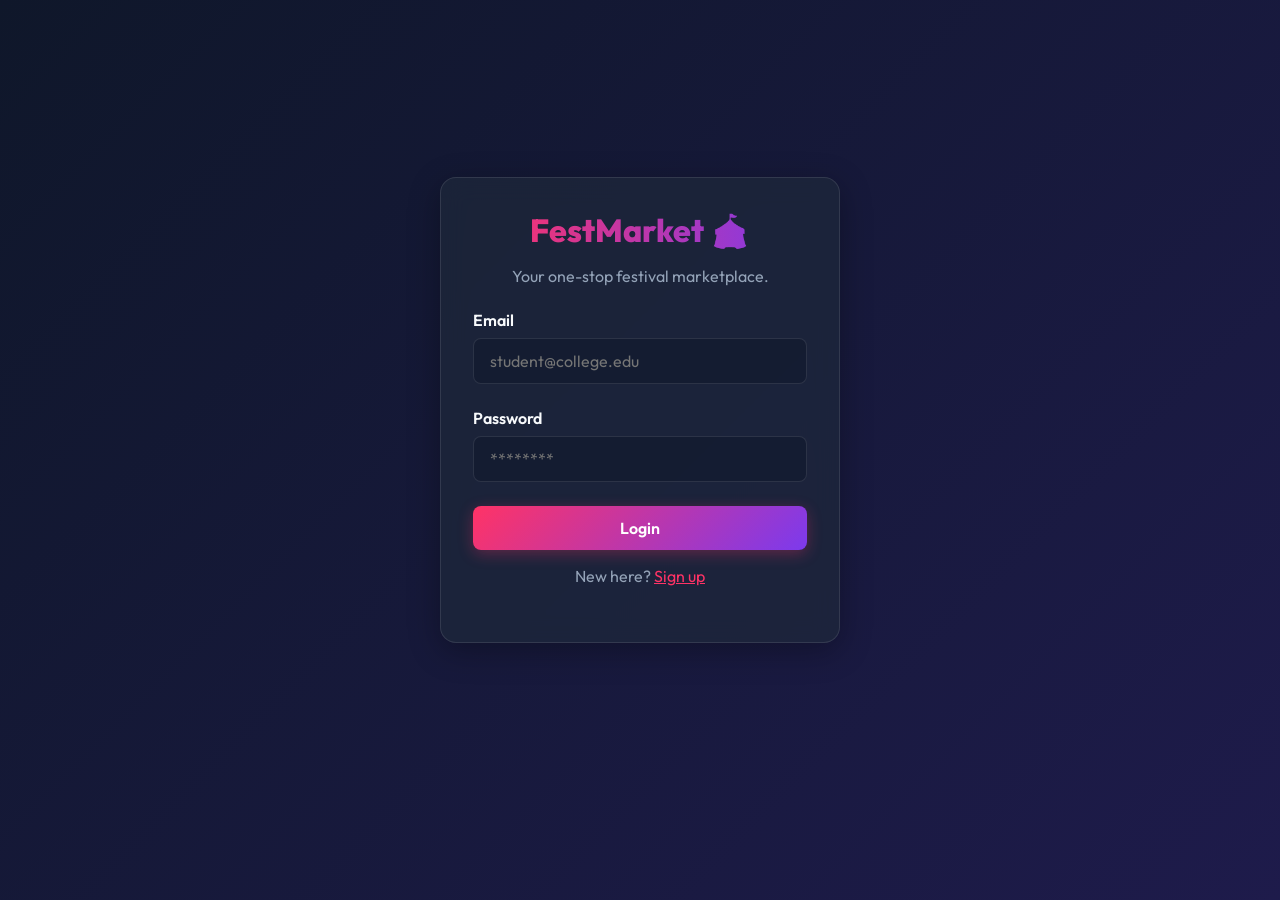
==== frontend/index.html @ 4376a6e0 "Add files via upload FRONTEND" ====
<!DOCTYPE html>
<html lang="en">
<head>
    <meta charset="UTF-8">
    <meta name="viewport" content="width=device-width, initial-scale=1.0">
    <title>FestMarket - Login</title>
    <link rel="stylesheet" href="css/style.css">
</head>
<body>
    <div class="center-wrapper">
        <div class="glass-panel auth-box">
            <h2>FestMarket 🎪</h2>
            <p>Your one-stop festival marketplace.</p>
            
            <div id="login-form">
                <div class="form-group">
                    <label>Email</label>
                    <input type="email" id="login-email" placeholder="student@college.edu">
                </div>
                <div class="form-group">
                    <label>Password</label>
                    <input type="password" id="login-password" placeholder="********">
                </div>
                <button class="btn btn-primary" onclick="handleLogin()">Login</button>
                <div class="mt-2">
                    <p>New here? <a href="#" style="color:var(--primary)" onclick="toggleAuth()">Sign up</a></p>
                </div>
            </div>

            <div id="signup-form" class="hidden">
                <div class="form-group">
                    <label>Email</label>
                    <input type="email" id="signup-email" placeholder="student@college.edu">
                </div>
                <div class="form-group">
                    <label>Password</label>
                    <input type="password" id="signup-password" placeholder="********">
                </div>
                <div class="form-group">
                    <label>I am a...</label>
                    <select id="signup-role">
                        <option value="customer">Customer (Buy vibes)</option>
                        <option value="seller">Seller (Sell vibes)</option>
                    </select>
                </div>
                <button class="btn btn-primary" onclick="handleSignup()">Sign Up</button>
                <div class="mt-2">
                    <p>Already have an account? <a href="#" style="color:var(--primary)" onclick="toggleAuth()">Login</a></p>
                </div>
            </div>
        </div>
    </div>
    
    <script src="js/api.js"></script>
    <script src="js/auth.js"></script>
</body>
</html>
---- frontend/css/style.css ----
@import url('https://fonts.googleapis.com/css2?family=Outfit:wght@300;400;600;800&display=swap');

:root {
    --primary: #FF3366;
    --secondary: #7C3AED;
    --bg-dark: #0F172A;
    --card-bg: rgba(30, 41, 59, 0.7);
    --text-light: #F8FAFC;
    --text-muted: #94A3B8;
    --glass-border: rgba(255, 255, 255, 0.1);
    --success: #10B981;
    --danger: #EF4444;
}

* {
    margin: 0;
    padding: 0;
    box-sizing: border-box;
    font-family: 'Outfit', sans-serif;
}

body {
    background: linear-gradient(135deg, #0F172A 0%, #1E1B4B 100%);
    color: var(--text-light);
    min-height: 100vh;
    display: flex;
    flex-direction: column;
}

/* Glassmorphism Classes */
.glass-panel {
    background: var(--card-bg);
    backdrop-filter: blur(12px);
    -webkit-backdrop-filter: blur(12px);
    border: 1px solid var(--glass-border);
    border-radius: 16px;
    padding: 2rem;
    box-shadow: 0 8px 32px rgba(0, 0, 0, 0.3);
}

/* Typography */
h1, h2, h3 {
    font-weight: 800;
    margin-bottom: 1rem;
    background: linear-gradient(to right, var(--primary), var(--secondary));
    -webkit-background-clip: text;
    -webkit-text-fill-color: transparent;
}

h2 { font-size: 2rem; }

p {
    color: var(--text-muted);
    font-size: 1rem;
    margin-bottom: 1.5rem;
}

/* Forms & Inputs */
.form-group {
    margin-bottom: 1.5rem;
    text-align: left;
}

.form-group label {
    display: block;
    margin-bottom: 0.5rem;
    font-weight: 600;
    color: var(--text-light);
}

input, select {
    width: 100%;
    padding: 0.75rem 1rem;
    background: rgba(15, 23, 42, 0.5);
    border: 1px solid var(--glass-border);
    border-radius: 8px;
    color: var(--text-light);
    font-family: inherit;
    font-size: 1rem;
    transition: all 0.3s ease;
}

input:focus, select:focus {
    outline: none;
    border-color: var(--primary);
    box-shadow: 0 0 0 3px rgba(255, 51, 102, 0.2);
}

input[type="file"] {
    padding: 0.5rem;
    background: transparent;
}

/* Buttons */
.btn {
    display: inline-block;
    width: 100%;
    padding: 0.75rem 1.5rem;
    border: none;
    border-radius: 8px;
    font-size: 1rem;
    font-weight: 600;
    cursor: pointer;
    transition: all 0.3s ease;
    text-align: center;
}

.btn-primary {
    background: linear-gradient(135deg, var(--primary), var(--secondary));
    color: white;
    box-shadow: 0 4px 15px rgba(255, 51, 102, 0.3);
}

.btn-primary:hover {
    transform: translateY(-2px);
    box-shadow: 0 6px 20px rgba(255, 51, 102, 0.4);
}

.btn-outline {
    background: transparent;
    border: 1px solid var(--primary);
    color: var(--primary);
}

.btn-outline:hover {
    background: rgba(255, 51, 102, 0.1);
}

.btn-small {
    padding: 0.5rem 1rem;
    font-size: 0.85rem;
    width: auto;
}

/* Navbar */
.navbar {
    display: flex;
    justify-content: space-between;
    align-items: center;
    padding: 1rem 5%;
    background: rgba(15, 23, 42, 0.8);
    backdrop-filter: blur(10px);
    border-bottom: 1px solid var(--glass-border);
}

.nav-brand {
    font-size: 1.5rem;
    font-weight: 800;
    color: var(--text-light);
    text-decoration: none;
}

/* Layouts */
.container {
    max-width: 1200px;
    margin: 0 auto;
    padding: 2rem 5%;
    flex: 1;
}

.center-wrapper {
    display: flex;
    justify-content: center;
    align-items: center;
    min-height: calc(100vh - 80px); /* subtract nav */
}

.auth-box {
    width: 100%;
    max-width: 400px;
    text-align: center;
}

/* Product & Order Grid */
.grid {
    display: grid;
    grid-template-columns: repeat(auto-fill, minmax(280px, 1fr));
    gap: 2rem;
    margin-top: 2rem;
}

.card {
    transition: transform 0.3s ease;
    overflow: hidden;
    display: flex;
    flex-direction: column;
}

.card:hover {
    transform: translateY(-5px);
}

.card-img {
    width: 100%;
    height: 200px;
    object-fit: cover;
    border-radius: 8px;
    margin-bottom: 1rem;
    background: rgba(0,0,0,0.5);
}

.badge {
    padding: 0.25rem 0.75rem;
    border-radius: 20px;
    font-size: 0.8rem;
    font-weight: 600;
    display: inline-block;
    margin-bottom: 0.5rem;
}
.badge-pending { background: rgba(245, 158, 11, 0.2); color: #FCD34D; }
.badge-uploaded { background: rgba(99, 102, 241, 0.2); color: #818CF8; }
.badge-verified { background: rgba(16, 185, 129, 0.2); color: #6EE7B7; }
.badge-delivered { background: rgba(59, 130, 246, 0.2); color: #93C5FD; }

/* Utilities */
.hidden { display: none !important; }
.text-center { text-align: center; }
.mt-2 { margin-top: 1rem; }
.mt-4 { margin-top: 2rem; }
.d-flex { display: flex; gap: 1rem; }
.justify-between { justify-content: space-between; }
.price { font-size: 1.25rem; font-weight: 800; color: var(--success); margin: 0.5rem 0; }
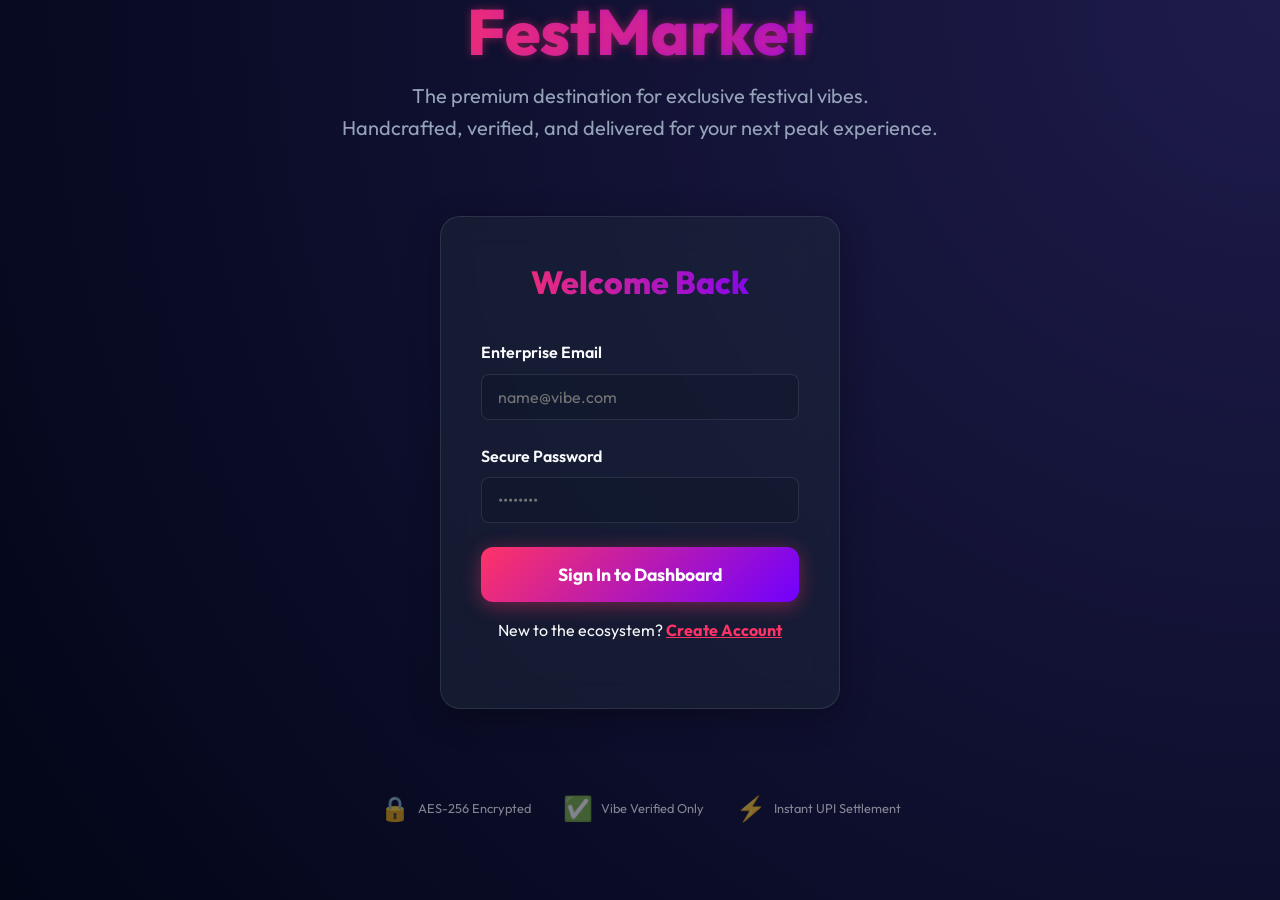
==== commit e2721522: "V5: Premium UI/UX Transformation - High-Conversion Marketplace Overhaul" ====
--- a/frontend/index.html
+++ b/frontend/index.html
@@ -7,46 +7,68 @@
     <link rel="stylesheet" href="css/style.css">
 </head>
 <body>
-    <div class="center-wrapper">
-        <div class="glass-panel auth-box">
-            <h2>FestMarket 🎪</h2>
-            <p>Your one-stop festival marketplace.</p>
-            
+    <div class="center-wrapper" style="flex-direction: column; gap: 3rem;">
+        <div style="text-align: center; max-width: 600px;">
+            <h1 style="font-size: 4rem; margin-bottom: 1rem; line-height: 1;" class="neon-text-primary">FestMarket</h1>
+            <p style="font-size: 1.25rem; color: var(--text-muted); line-height: 1.6;">
+                The premium destination for exclusive festival vibes. <br>
+                Handcrafted, verified, and delivered for your next peak experience.
+            </p>
+        </div>
+
+        <div class="glass-panel auth-box" style="padding: 2.5rem; width: 450px;">
             <div id="login-form">
+                <h2 style="margin-bottom: 2rem;">Welcome Back</h2>
                 <div class="form-group">
-                    <label>Email</label>
-                    <input type="email" id="login-email" placeholder="student@college.edu">
+                    <label>Enterprise Email</label>
+                    <input type="email" id="login-email" placeholder="name@vibe.com">
                 </div>
                 <div class="form-group">
-                    <label>Password</label>
-                    <input type="password" id="login-password" placeholder="********">
+                    <label>Secure Password</label>
+                    <input type="password" id="login-password" placeholder="••••••••">
                 </div>
-                <button class="btn btn-primary" onclick="handleLogin()">Login</button>
-                <div class="mt-2">
-                    <p>New here? <a href="#" style="color:var(--primary)" onclick="toggleAuth()">Sign up</a></p>
+                <button class="btn btn-primary" style="width: 100%; justify-content: center; padding: 1rem; font-size: 1.1rem;" onclick="handleLogin()">Sign In to Dashboard</button>
+                <div class="mt-2" style="text-align: center;">
+                    <p style="color:var(--text-dim);">New to the ecosystem? <a href="#" style="color:var(--primary); font-weight: 700;" onclick="toggleAuth()">Create Account</a></p>
                 </div>
             </div>
 
             <div id="signup-form" class="hidden">
+                <h2 style="margin-bottom: 2rem;">Join the Network</h2>
                 <div class="form-group">
-                    <label>Email</label>
-                    <input type="email" id="signup-email" placeholder="student@college.edu">
+                    <label>Enterprise Email</label>
+                    <input type="email" id="signup-email" placeholder="name@vibe.com">
                 </div>
                 <div class="form-group">
-                    <label>Password</label>
-                    <input type="password" id="signup-password" placeholder="********">
+                    <label>Secure Password</label>
+                    <input type="password" id="signup-password" placeholder="••••••••">
                 </div>
                 <div class="form-group">
-                    <label>I am a...</label>
-                    <select id="signup-role">
-                        <option value="customer">Customer (Buy vibes)</option>
-                        <option value="seller">Seller (Sell vibes)</option>
+                    <label>Select Identity</label>
+                    <select id="signup-role" style="padding: 1rem;">
+                        <option value="customer">Vibe Customer (Buyer)</option>
+                        <option value="seller">Vibe Curator (Seller)</option>
                     </select>
                 </div>
-                <button class="btn btn-primary" onclick="handleSignup()">Sign Up</button>
-                <div class="mt-2">
-                    <p>Already have an account? <a href="#" style="color:var(--primary)" onclick="toggleAuth()">Login</a></p>
+                <button class="btn btn-primary" style="width: 100%; justify-content: center; padding: 1rem; font-size: 1.1rem;" onclick="handleSignup()">Apply for Access</button>
+                <div class="mt-2" style="text-align: center;">
+                    <p style="color:var(--text-dim);">Part of the network already? <a href="#" style="color:var(--primary); font-weight: 700;" onclick="toggleAuth()">Sign In</a></p>
                 </div>
+            </div>
+        </div>
+
+        <div class="d-flex" style="gap: 2rem; opacity: 0.5; margin-top: 2rem;">
+            <div class="d-flex" style="gap: 0.5rem; align-items: center;">
+                <span style="font-size: 1.5rem;">🔒</span>
+                <span style="font-size: 0.8rem;">AES-256 Encrypted</span>
+            </div>
+            <div class="d-flex" style="gap: 0.5rem; align-items: center;">
+                <span style="font-size: 1.5rem;">✅</span>
+                <span style="font-size: 0.8rem;">Vibe Verified Only</span>
+            </div>
+            <div class="d-flex" style="gap: 0.5rem; align-items: center;">
+                <span style="font-size: 1.5rem;">⚡</span>
+                <span style="font-size: 0.8rem;">Instant UPI Settlement</span>
             </div>
         </div>
     </div>
--- a/frontend/css/style.css
+++ b/frontend/css/style.css
@@ -1,27 +1,34 @@
 @import url('https://fonts.googleapis.com/css2?family=Outfit:wght@300;400;600;800&display=swap');
 
 :root {
-    --primary: #FF3366;
-    --secondary: #7C3AED;
-    --bg-dark: #0F172A;
-    --card-bg: rgba(30, 41, 59, 0.7);
-    --text-light: #F8FAFC;
-    --text-muted: #94A3B8;
+    --primary: #ff3366;
+    --primary-glow: rgba(255, 51, 102, 0.4);
+    --secondary: #7000ff;
+    --secondary-glow: rgba(112, 0, 255, 0.3);
+    --accent-blue: #00d2ff;
+    --accent-green: #00ff88;
+    --bg-dark: #0f172a;
+    --bg-darker: #020617;
+    --card-bg: rgba(30, 41, 59, 0.5);
     --glass-border: rgba(255, 255, 255, 0.1);
-    --success: #10B981;
-    --danger: #EF4444;
+    --text-main: #f8fafc;
+    --text-muted: #94a3b8;
+    --success: #10b981;
+    --warning: #f59e0b;
+    --danger: #ef4444;
 }
 
 * {
     margin: 0;
     padding: 0;
     box-sizing: border-box;
-    font-family: 'Outfit', sans-serif;
+    font-family: 'Outfit', 'Inter', -apple-system, sans-serif;
 }
 
 body {
-    background: linear-gradient(135deg, #0F172A 0%, #1E1B4B 100%);
-    color: var(--text-light);
+    background: radial-gradient(circle at top right, #1e1b4b, var(--bg-darker));
+    color: var(--text-main);
+    line-height: 1.6;
     min-height: 100vh;
     display: flex;
     flex-direction: column;
@@ -30,13 +37,21 @@
 /* Glassmorphism Classes */
 .glass-panel {
     background: var(--card-bg);
-    backdrop-filter: blur(12px);
-    -webkit-backdrop-filter: blur(12px);
+    backdrop-filter: blur(16px);
+    -webkit-backdrop-filter: blur(16px);
     border: 1px solid var(--glass-border);
-    border-radius: 16px;
+    border-radius: 20px;
     padding: 2rem;
-    box-shadow: 0 8px 32px rgba(0, 0, 0, 0.3);
-}
+    box-shadow: 0 8px 32px 0 rgba(0, 0, 0, 0.3);
+}
+
+.neon-border {
+    border: 1px solid var(--primary);
+    box-shadow: 0 0 15px var(--primary-glow);
+}
+
+.neon-text-primary { color: var(--primary); text-shadow: 0 0 10px var(--primary-glow); }
+.neon-text-secondary { color: var(--secondary); text-shadow: 0 0 10px var(--secondary-glow); }
 
 /* Typography */
 h1, h2, h3 {
@@ -65,7 +80,7 @@
     display: block;
     margin-bottom: 0.5rem;
     font-weight: 600;
-    color: var(--text-light);
+    color: var(--text-main);
 }
 
 input, select {
@@ -74,7 +89,7 @@
     background: rgba(15, 23, 42, 0.5);
     border: 1px solid var(--glass-border);
     border-radius: 8px;
-    color: var(--text-light);
+    color: var(--text-main);
     font-family: inherit;
     font-size: 1rem;
     transition: all 0.3s ease;
@@ -93,28 +108,32 @@
 
 /* Buttons */
 .btn {
-    display: inline-block;
-    width: 100%;
     padding: 0.75rem 1.5rem;
+    border-radius: 12px;
     border: none;
-    border-radius: 8px;
-    font-size: 1rem;
-    font-weight: 600;
     cursor: pointer;
-    transition: all 0.3s ease;
+    font-weight: 700;
+    transition: all 0.3s cubic-bezier(0.4, 0, 0.2, 1);
+    display: inline-flex;
+    align-items: center;
+    gap: 0.5rem;
+    position: relative;
+    overflow: hidden;
     text-align: center;
 }
 
 .btn-primary {
     background: linear-gradient(135deg, var(--primary), var(--secondary));
     color: white;
-    box-shadow: 0 4px 15px rgba(255, 51, 102, 0.3);
+    box-shadow: 0 4px 20px var(--primary-glow);
 }
 
 .btn-primary:hover {
-    transform: translateY(-2px);
-    box-shadow: 0 6px 20px rgba(255, 51, 102, 0.4);
-}
+    transform: translateY(-2px) scale(1.02);
+    box-shadow: 0 8px 30px var(--primary-glow);
+}
+
+.btn-primary:active { transform: translateY(0); }
 
 .btn-outline {
     background: transparent;
@@ -132,6 +151,35 @@
     width: auto;
 }
 
+/* Seller Badge trust signals */
+.seller-badge {
+    display: flex;
+    align-items: center;
+    gap: 0.5rem;
+    padding: 0.25rem 0.5rem;
+    background: rgba(255, 255, 255, 0.05);
+    border-radius: 50px;
+    font-size: 0.8rem;
+}
+
+.avatar {
+    width: 24px;
+    height: 24px;
+    border-radius: 50%;
+    background: linear-gradient(45deg, var(--accent-blue), var(--secondary));
+    display: flex;
+    justify-content: center;
+    align-items: center;
+    font-size: 0.6rem;
+    font-weight: bold;
+    color: white;
+}
+
+.badge-verified {
+    color: var(--accent-blue);
+    font-size: 0.7rem;
+}
+
 /* Navbar */
 .navbar {
     display: flex;
@@ -146,7 +194,7 @@
 .nav-brand {
     font-size: 1.5rem;
     font-weight: 800;
-    color: var(--text-light);
+    color: var(--text-main);
     text-decoration: none;
 }
 
@@ -180,23 +228,30 @@
 }
 
 .card {
-    transition: transform 0.3s ease;
+    transition: all 0.4s cubic-bezier(0.175, 0.885, 0.32, 1.275);
+    cursor: pointer;
     overflow: hidden;
-    display: flex;
     flex-direction: column;
 }
 
 .card:hover {
-    transform: translateY(-5px);
+    transform: translateY(-10px) scale(1.02);
+    border-color: var(--primary);
+    box-shadow: 0 20px 40px rgba(0, 0, 0, 0.4), 0 0 20px var(--primary-glow);
 }
 
 .card-img {
     width: 100%;
     height: 200px;
     object-fit: cover;
-    border-radius: 8px;
+    border-radius: 12px;
     margin-bottom: 1rem;
     background: rgba(0,0,0,0.5);
+    transition: transform 0.5s ease;
+}
+
+.card:hover .card-img {
+    transform: scale(1.1);
 }
 
 .badge {
@@ -220,3 +275,254 @@
 .d-flex { display: flex; gap: 1rem; }
 .justify-between { justify-content: space-between; }
 .price { font-size: 1.25rem; font-weight: 800; color: var(--success); margin: 0.5rem 0; }
+
+.section-title {
+    font-size: 1.75rem;
+    margin-bottom: 2rem;
+    position: relative;
+    padding-left: 1rem;
+    border-left: 4px solid var(--primary);
+    -webkit-text-fill-color: var(--text-light); /* Override gradient for titles if needed */
+    background: none;
+}
+
+.card-img {
+    transition: transform 0.5s cubic-bezier(0.4, 0, 0.2, 1);
+}
+
+.card:hover .card-img {
+    transform: scale(1.05);
+}
+
+.btn-danger {
+    background: var(--danger);
+    color: white;
+}
+
+.btn-danger:hover {
+    background: #dc2626;
+    box-shadow: 0 4px 12px rgba(239, 68, 68, 0.4);
+}
+
+/* Search Bar Specifics */
+input#product-search {
+    background: rgba(255, 255, 255, 0.05);
+    border: 1px solid var(--glass-border);
+    padding-left: 2.5rem;
+    background-image: url("data:image/svg+xml,%3Csvg xmlns='http://www.w3.org/2000/svg' width='16' height='16' fill='white' class='bi bi-search' viewBox='0 0 16 16'%3E%3Cpath d='M11.742 10.344a6.5 6.5 0 1 0-1.397 1.398h-.001c.03.04.062.078.098.115l3.85 3.85a1 1 0 0 0 1.415-1.414l-3.85-3.85a1.007 1.007 0 0 0-.115-.1zM12 6.5a5.5 5.5 0 1 1-11 0 5.5 5.5 0 0 1 11 0z'/%3E%3C/svg%3E");
+    background-repeat: no-repeat;
+    background-position: 0.75rem center;
+}
+
+input#product-search:focus {
+    background-color: rgba(255, 255, 255, 0.1);
+    border-color: var(--secondary);
+}
+
+/* Animations */
+@keyframes fadeInUp {
+    from {
+        opacity: 0;
+        transform: translateY(20px);
+    }
+    to {
+        opacity: 1;
+        transform: translateY(0);
+    }
+}
+
+.card {
+    animation: fadeInUp 0.5s ease backwards;
+}
+
+/* Staggered animation for grid items */
+.card:nth-child(1) { animation-delay: 0.1s; }
+.card:nth-child(2) { animation-delay: 0.2s; }
+.card:nth-child(3) { animation-delay: 0.3s; }
+.card:nth-child(4) { animation-delay: 0.4s; }
+.card:nth-child(5) { animation-delay: 0.5s; }
+.card:nth-child(6) { animation-delay: 0.6s; }
+
+/* Modal Styles */
+.modal-overlay {
+    position: fixed;
+    top: 0;
+    left: 0;
+    width: 100%;
+    height: 100%;
+    background: rgba(15, 23, 42, 0.8);
+    backdrop-filter: blur(8px);
+    display: flex;
+    justify-content: center;
+    align-items: center;
+    z-index: 1000;
+    opacity: 0;
+    visibility: hidden;
+    transition: all 0.3s ease;
+}
+
+.modal-overlay.active {
+    opacity: 1;
+    visibility: visible;
+}
+
+.modal-content {
+    width: 90%;
+    max-width: 800px;
+    background: var(--card-bg);
+    border: 1px solid var(--glass-border);
+    border-radius: 24px;
+    padding: 2.5rem;
+    position: relative;
+    transform: scale(0.9);
+    transition: transform 0.3s ease;
+}
+
+.modal-overlay.active .modal-content {
+    transform: scale(1);
+}
+
+.modal-close {
+    position: absolute;
+    top: 1.5rem;
+    right: 1.5rem;
+    font-size: 1.5rem;
+    color: var(--text-muted);
+    cursor: pointer;
+    background: none;
+    border: none;
+}
+
+.modal-grid {
+    display: grid;
+    grid-template-columns: 1fr 1fr;
+    gap: 2rem;
+}
+
+@media (max-width: 768px) {
+    .modal-grid { grid-template-columns: 1fr; }
+    .modal-content { padding: 1.5rem; max-height: 90vh; overflow-y: auto; }
+}
+
+/* Chatbot Styles */
+.chat-widget {
+    position: fixed;
+    bottom: 2rem;
+    right: 2rem;
+    z-index: 999;
+}
+
+.chat-btn {
+    width: 60px;
+    height: 60px;
+    border-radius: 50%;
+    background: linear-gradient(135deg, var(--primary), var(--secondary));
+    color: white;
+    font-size: 1.5rem;
+    display: flex;
+    justify-content: center;
+    align-items: center;
+    cursor: pointer;
+    box-shadow: 0 8px 32px rgba(255, 51, 102, 0.4);
+    transition: transform 0.3s ease;
+}
+
+.chat-btn:hover {
+    transform: scale(1.1) rotate(5deg);
+}
+
+.chat-window {
+    position: absolute;
+    bottom: 80px;
+    right: 0;
+    width: 350px;
+    height: 500px;
+    background: var(--card-bg);
+    border: 1px solid var(--glass-border);
+    border-radius: 20px;
+    display: flex;
+    flex-direction: column;
+    box-shadow: 0 16px 64px rgba(0, 0, 0, 0.5);
+    backdrop-filter: blur(12px);
+    opacity: 0;
+    visibility: hidden;
+    transform: translateY(20px);
+    transition: all 0.3s ease;
+}
+
+.chat-window.active {
+    opacity: 1;
+    visibility: visible;
+    transform: translateY(0);
+}
+
+.chat-header {
+    padding: 1rem 1.5rem;
+    background: rgba(255, 255, 255, 0.05);
+    border-bottom: 1px solid var(--glass-border);
+    display: flex;
+    justify-content: space-between;
+    align-items: center;
+}
+
+.chat-body {
+    flex: 1;
+    padding: 1.5rem;
+    overflow-y: auto;
+    display: flex;
+    flex-direction: column;
+    gap: 1rem;
+}
+
+.chat-bubble {
+    padding: 0.75rem 1rem;
+    border-radius: 15px;
+    max-width: 85%;
+    font-size: 0.9rem;
+    line-height: 1.4;
+}
+
+.bubble-ai {
+    background: rgba(255, 255, 255, 0.1);
+    align-self: flex-start;
+    border-bottom-left-radius: 2px;
+}
+
+.bubble-user {
+    background: linear-gradient(135deg, var(--primary), var(--secondary));
+    color: white;
+    align-self: flex-end;
+    border-bottom-right-radius: 2px;
+}
+
+.chat-footer {
+    padding: 1rem;
+    display: flex;
+    gap: 0.5rem;
+}
+
+.chat-footer input {
+    background: rgba(0, 0, 0, 0.3);
+}
+
+.chat-products-mini {
+    display: grid;
+    grid-template-columns: 1fr 1fr;
+    gap: 0.5rem;
+    margin-top: 0.5rem;
+}
+
+.mini-card {
+    background: rgba(255, 255, 255, 0.05);
+    padding: 0.5rem;
+    border-radius: 8px;
+    cursor: pointer;
+    font-size: 0.75rem;
+}
+
+.mini-card img {
+    width: 100%;
+    height: 60px;
+    object-fit: cover;
+    border-radius: 4px;
+}
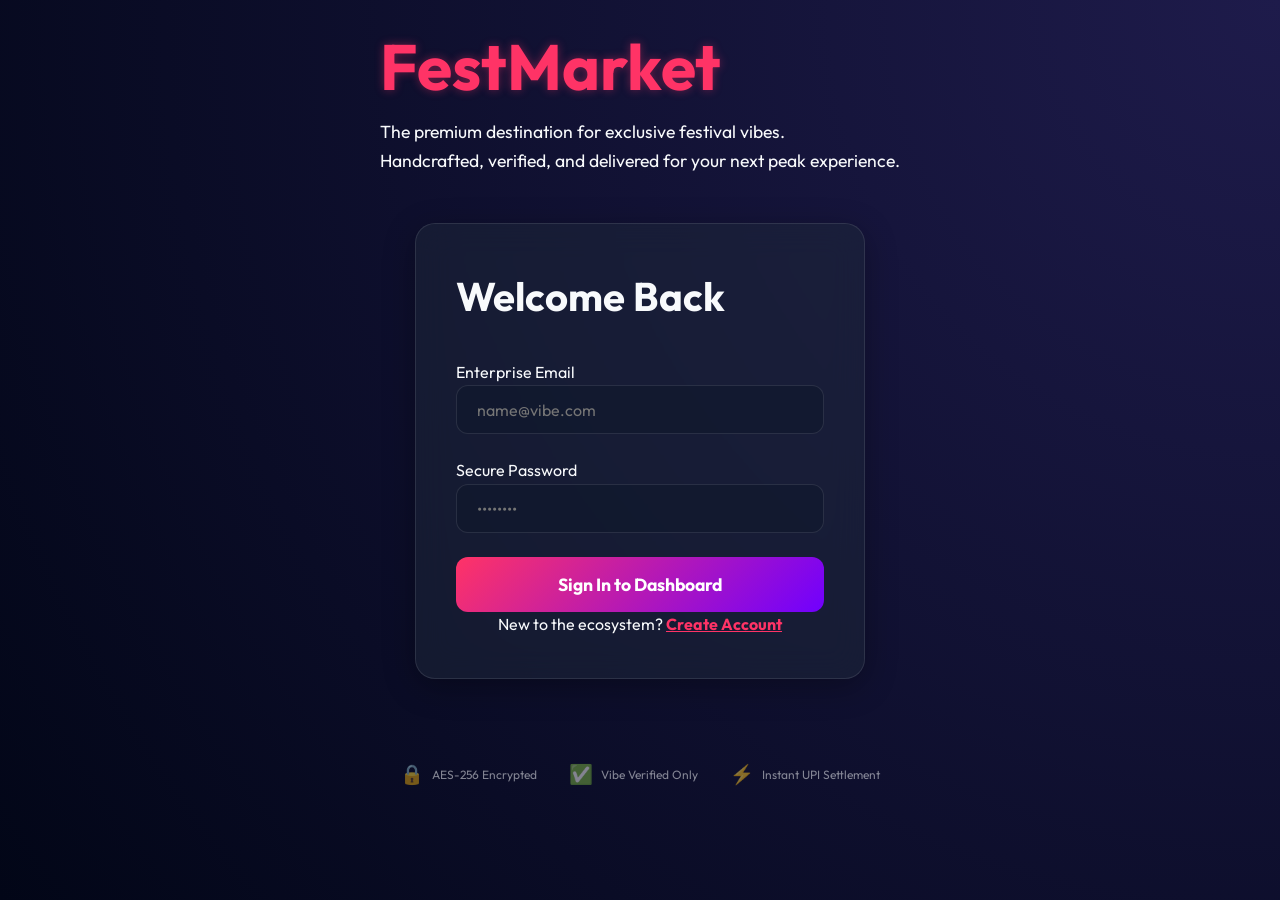
==== commit fec5749b: "V7: Full Responsiveness Upgrade with Mobile-First CSS and Hamburger Menu" ====
--- a/frontend/index.html
+++ b/frontend/index.html
@@ -8,15 +8,15 @@
 </head>
 <body>
     <div class="center-wrapper" style="flex-direction: column; gap: 3rem;">
-        <div style="text-align: center; max-width: 600px;">
-            <h1 style="font-size: 4rem; margin-bottom: 1rem; line-height: 1;" class="neon-text-primary">FestMarket</h1>
-            <p style="font-size: 1.25rem; color: var(--text-muted); line-height: 1.6;">
+        <div class="text-center" style="max-width: 800px;">
+            <h1 class="neon-text-primary" style="margin-bottom: 1rem; line-height: 1.1;">FestMarket</h1>
+            <p style="font-size: 1.1rem; max-width: 600px; margin: 0 auto; line-height: 1.6;">
                 The premium destination for exclusive festival vibes. <br>
                 Handcrafted, verified, and delivered for your next peak experience.
             </p>
         </div>
 
-        <div class="glass-panel auth-box" style="padding: 2.5rem; width: 450px;">
+        <div class="glass-panel auth-box" style="padding: 2.5rem; width: 100%; max-width: 450px;">
             <div id="login-form">
                 <h2 style="margin-bottom: 2rem;">Welcome Back</h2>
                 <div class="form-group">
@@ -57,18 +57,18 @@
             </div>
         </div>
 
-        <div class="d-flex" style="gap: 2rem; opacity: 0.5; margin-top: 2rem;">
+        <div class="d-flex" style="gap: 2rem; opacity: 0.5; margin-top: 2rem; flex-wrap: wrap; justify-content: center;">
             <div class="d-flex" style="gap: 0.5rem; align-items: center;">
-                <span style="font-size: 1.5rem;">🔒</span>
-                <span style="font-size: 0.8rem;">AES-256 Encrypted</span>
+                <span style="font-size: 1.2rem;">🔒</span>
+                <span style="font-size: 0.75rem;">AES-256 Encrypted</span>
             </div>
             <div class="d-flex" style="gap: 0.5rem; align-items: center;">
-                <span style="font-size: 1.5rem;">✅</span>
-                <span style="font-size: 0.8rem;">Vibe Verified Only</span>
+                <span style="font-size: 1.2rem;">✅</span>
+                <span style="font-size: 0.75rem;">Vibe Verified Only</span>
             </div>
             <div class="d-flex" style="gap: 0.5rem; align-items: center;">
-                <span style="font-size: 1.5rem;">⚡</span>
-                <span style="font-size: 0.8rem;">Instant UPI Settlement</span>
+                <span style="font-size: 1.2rem;">⚡</span>
+                <span style="font-size: 0.75rem;">Instant UPI Settlement</span>
             </div>
         </div>
     </div>
--- a/frontend/css/style.css
+++ b/frontend/css/style.css
@@ -16,11 +16,18 @@
     --success: #10b981;
     --warning: #f59e0b;
     --danger: #ef4444;
+    
+    /* Responsive Spacing & Type */
+    --container-padding: clamp(1rem, 5vw, 2rem);
+    --h1-size: clamp(2.5rem, 8vw, 4rem);
+    --h2-size: clamp(1.75rem, 5vw, 2.5rem);
+    --body-size: clamp(0.9rem, 2vw, 1rem);
 }
 
 * {
     margin: 0;
     padding: 0;
+    box-shadow: none;
     box-sizing: border-box;
     font-family: 'Outfit', 'Inter', -apple-system, sans-serif;
 }
@@ -32,497 +39,282 @@
     min-height: 100vh;
     display: flex;
     flex-direction: column;
-}
-
-/* Glassmorphism Classes */
+    overflow-x: hidden;
+    font-size: var(--body-size);
+}
+
+/* --- Layout Components (Mobile-First) --- */
+.container {
+    width: 100%;
+    max-width: 1400px;
+    margin: 0 auto;
+    padding: var(--container-padding);
+}
+
+.center-wrapper {
+    display: flex;
+    flex-direction: column;
+    justify-content: center;
+    align-items: center;
+    min-height: 80vh;
+    padding: var(--container-padding);
+}
+
 .glass-panel {
     background: var(--card-bg);
     backdrop-filter: blur(16px);
     -webkit-backdrop-filter: blur(16px);
     border: 1px solid var(--glass-border);
     border-radius: 20px;
+    padding: clamp(1.25rem, 4vw, 2.5rem);
+    box-shadow: 0 8px 32px 0 rgba(0, 0, 0, 0.3);
+}
+
+/* --- Responsive Navbar --- */
+.navbar {
+    position: sticky;
+    top: 0;
+    z-index: 1000;
+    background: rgba(15, 23, 42, 0.9);
+    backdrop-filter: blur(12px);
+    border-bottom: 1px solid var(--glass-border);
+}
+
+.navbar .container {
+    display: flex;
+    justify-content: space-between;
+    align-items: center;
+    padding-top: 0.75rem;
+    padding-bottom: 0.75rem;
+}
+
+.nav-links {
+    display: none; /* Hidden on mobile */
+    position: absolute;
+    top: 100%;
+    left: 0;
+    width: 100%;
+    background: var(--bg-darker);
+    flex-direction: column;
     padding: 2rem;
-    box-shadow: 0 8px 32px 0 rgba(0, 0, 0, 0.3);
-}
-
-.neon-border {
-    border: 1px solid var(--primary);
-    box-shadow: 0 0 15px var(--primary-glow);
-}
+    gap: 1.5rem;
+    border-bottom: 1px solid var(--glass-border);
+    animation: slideDown 0.3s ease-out;
+}
+
+.nav-links.active {
+    display: flex;
+}
+
+.nav-toggle {
+    display: block;
+    background: none;
+    border: none;
+    color: white;
+    font-size: 1.5rem;
+    cursor: pointer;
+    min-height: 44px;
+    min-width: 44px;
+}
+
+@media (min-width: 768px) {
+    .nav-toggle { display: none; }
+    .nav-links {
+        display: flex;
+        position: static;
+        background: transparent;
+        flex-direction: row;
+        padding: 0;
+        width: auto;
+        border: none;
+    }
+}
+
+/* --- Responsive Grid --- */
+.grid {
+    display: grid;
+    grid-template-columns: repeat(auto-fit, minmax(min(100%, 280px), 1fr));
+    gap: clamp(1rem, 3vw, 2rem);
+    margin-top: 2rem;
+}
+
+/* --- Responsive Typo --- */
+h1 { font-size: var(--h1-size); }
+h2 { font-size: var(--h2-size); }
+h3 { font-size: clamp(1.1rem, 3vw, 1.5rem); }
 
 .neon-text-primary { color: var(--primary); text-shadow: 0 0 10px var(--primary-glow); }
 .neon-text-secondary { color: var(--secondary); text-shadow: 0 0 10px var(--secondary-glow); }
 
-/* Typography */
-h1, h2, h3 {
-    font-weight: 800;
-    margin-bottom: 1rem;
-    background: linear-gradient(to right, var(--primary), var(--secondary));
-    -webkit-background-clip: text;
-    -webkit-text-fill-color: transparent;
-}
-
-h2 { font-size: 2rem; }
-
-p {
-    color: var(--text-muted);
-    font-size: 1rem;
-    margin-bottom: 1.5rem;
-}
-
-/* Forms & Inputs */
-.form-group {
-    margin-bottom: 1.5rem;
-    text-align: left;
-}
-
-.form-group label {
-    display: block;
-    margin-bottom: 0.5rem;
-    font-weight: 600;
-    color: var(--text-main);
-}
-
-input, select {
-    width: 100%;
-    padding: 0.75rem 1rem;
+/* --- Forms & Buttons --- */
+.form-group { margin-bottom: 1.5rem; }
+input, select, textarea {
+    width: 100%;
+    padding: 0.85rem 1.25rem;
     background: rgba(15, 23, 42, 0.5);
     border: 1px solid var(--glass-border);
-    border-radius: 8px;
+    border-radius: 12px;
     color: var(--text-main);
-    font-family: inherit;
     font-size: 1rem;
-    transition: all 0.3s ease;
-}
-
-input:focus, select:focus {
-    outline: none;
-    border-color: var(--primary);
-    box-shadow: 0 0 0 3px rgba(255, 51, 102, 0.2);
-}
-
-input[type="file"] {
-    padding: 0.5rem;
-    background: transparent;
-}
-
-/* Buttons */
+    min-height: 44px;
+}
+
 .btn {
+    min-height: 44px;
     padding: 0.75rem 1.5rem;
     border-radius: 12px;
-    border: none;
+    font-weight: 700;
     cursor: pointer;
-    font-weight: 700;
-    transition: all 0.3s cubic-bezier(0.4, 0, 0.2, 1);
     display: inline-flex;
     align-items: center;
+    justify-content: center;
     gap: 0.5rem;
-    position: relative;
-    overflow: hidden;
-    text-align: center;
-}
-
-.btn-primary {
-    background: linear-gradient(135deg, var(--primary), var(--secondary));
-    color: white;
-    box-shadow: 0 4px 20px var(--primary-glow);
-}
-
-.btn-primary:hover {
-    transform: translateY(-2px) scale(1.02);
-    box-shadow: 0 8px 30px var(--primary-glow);
-}
-
-.btn-primary:active { transform: translateY(0); }
-
-.btn-outline {
-    background: transparent;
-    border: 1px solid var(--primary);
-    color: var(--primary);
-}
-
-.btn-outline:hover {
-    background: rgba(255, 51, 102, 0.1);
-}
-
-.btn-small {
-    padding: 0.5rem 1rem;
-    font-size: 0.85rem;
-    width: auto;
-}
-
-/* Seller Badge trust signals */
-.seller-badge {
-    display: flex;
-    align-items: center;
-    gap: 0.5rem;
-    padding: 0.25rem 0.5rem;
-    background: rgba(255, 255, 255, 0.05);
-    border-radius: 50px;
-    font-size: 0.8rem;
-}
-
-.avatar {
-    width: 24px;
-    height: 24px;
-    border-radius: 50%;
-    background: linear-gradient(45deg, var(--accent-blue), var(--secondary));
-    display: flex;
-    justify-content: center;
-    align-items: center;
-    font-size: 0.6rem;
-    font-weight: bold;
-    color: white;
-}
-
-.badge-verified {
-    color: var(--accent-blue);
-    font-size: 0.7rem;
-}
-
-/* Navbar */
-.navbar {
-    display: flex;
-    justify-content: space-between;
-    align-items: center;
-    padding: 1rem 5%;
-    background: rgba(15, 23, 42, 0.8);
-    backdrop-filter: blur(10px);
-    border-bottom: 1px solid var(--glass-border);
-}
-
-.nav-brand {
-    font-size: 1.5rem;
-    font-weight: 800;
-    color: var(--text-main);
-    text-decoration: none;
-}
-
-/* Layouts */
-.container {
-    max-width: 1200px;
-    margin: 0 auto;
-    padding: 2rem 5%;
-    flex: 1;
-}
-
-.center-wrapper {
-    display: flex;
-    justify-content: center;
-    align-items: center;
-    min-height: calc(100vh - 80px); /* subtract nav */
-}
-
-.auth-box {
-    width: 100%;
-    max-width: 400px;
-    text-align: center;
-}
-
-/* Product & Order Grid */
-.grid {
-    display: grid;
-    grid-template-columns: repeat(auto-fill, minmax(280px, 1fr));
-    gap: 2rem;
-    margin-top: 2rem;
-}
-
+    transition: all 0.3s ease;
+    border: none;
+    font-size: 0.95rem;
+}
+
+.btn-primary { background: linear-gradient(135deg, var(--primary), var(--secondary)); color: white; }
+.btn-outline { background: transparent; border: 1px solid var(--primary); color: var(--primary); }
+
+/* --- Cards & Badges --- */
 .card {
     transition: all 0.4s cubic-bezier(0.175, 0.885, 0.32, 1.275);
     cursor: pointer;
-    overflow: hidden;
+    display: flex;
     flex-direction: column;
 }
 
-.card:hover {
-    transform: translateY(-10px) scale(1.02);
-    border-color: var(--primary);
-    box-shadow: 0 20px 40px rgba(0, 0, 0, 0.4), 0 0 20px var(--primary-glow);
-}
-
 .card-img {
     width: 100%;
-    height: 200px;
+    aspect-ratio: 16/10;
     object-fit: cover;
-    border-radius: 12px;
+    border-radius: 15px;
     margin-bottom: 1rem;
-    background: rgba(0,0,0,0.5);
-    transition: transform 0.5s ease;
-}
-
-.card:hover .card-img {
-    transform: scale(1.1);
 }
 
 .badge {
-    padding: 0.25rem 0.75rem;
+    padding: 0.3rem 0.8rem;
     border-radius: 20px;
-    font-size: 0.8rem;
+    font-size: 0.75rem;
     font-weight: 600;
-    display: inline-block;
-    margin-bottom: 0.5rem;
-}
-.badge-pending { background: rgba(245, 158, 11, 0.2); color: #FCD34D; }
-.badge-uploaded { background: rgba(99, 102, 241, 0.2); color: #818CF8; }
-.badge-verified { background: rgba(16, 185, 129, 0.2); color: #6EE7B7; }
-.badge-delivered { background: rgba(59, 130, 246, 0.2); color: #93C5FD; }
-
-/* Utilities */
-.hidden { display: none !important; }
-.text-center { text-align: center; }
-.mt-2 { margin-top: 1rem; }
-.mt-4 { margin-top: 2rem; }
-.d-flex { display: flex; gap: 1rem; }
-.justify-between { justify-content: space-between; }
-.price { font-size: 1.25rem; font-weight: 800; color: var(--success); margin: 0.5rem 0; }
-
-.section-title {
-    font-size: 1.75rem;
-    margin-bottom: 2rem;
-    position: relative;
-    padding-left: 1rem;
-    border-left: 4px solid var(--primary);
-    -webkit-text-fill-color: var(--text-light); /* Override gradient for titles if needed */
-    background: none;
-}
-
-.card-img {
-    transition: transform 0.5s cubic-bezier(0.4, 0, 0.2, 1);
-}
-
-.card:hover .card-img {
-    transform: scale(1.05);
-}
-
-.btn-danger {
-    background: var(--danger);
-    color: white;
-}
-
-.btn-danger:hover {
-    background: #dc2626;
-    box-shadow: 0 4px 12px rgba(239, 68, 68, 0.4);
-}
-
-/* Search Bar Specifics */
-input#product-search {
-    background: rgba(255, 255, 255, 0.05);
-    border: 1px solid var(--glass-border);
-    padding-left: 2.5rem;
-    background-image: url("data:image/svg+xml,%3Csvg xmlns='http://www.w3.org/2000/svg' width='16' height='16' fill='white' class='bi bi-search' viewBox='0 0 16 16'%3E%3Cpath d='M11.742 10.344a6.5 6.5 0 1 0-1.397 1.398h-.001c.03.04.062.078.098.115l3.85 3.85a1 1 0 0 0 1.415-1.414l-3.85-3.85a1.007 1.007 0 0 0-.115-.1zM12 6.5a5.5 5.5 0 1 1-11 0 5.5 5.5 0 0 1 11 0z'/%3E%3C/svg%3E");
-    background-repeat: no-repeat;
-    background-position: 0.75rem center;
-}
-
-input#product-search:focus {
-    background-color: rgba(255, 255, 255, 0.1);
-    border-color: var(--secondary);
-}
-
-/* Animations */
-@keyframes fadeInUp {
-    from {
-        opacity: 0;
-        transform: translateY(20px);
+}
+
+/* --- Seller Dashboard Split-Layout --- */
+.seller-layout {
+    display: grid;
+    grid-template-columns: 1fr;
+    gap: 2rem;
+}
+
+@media (min-width: 1024px) {
+    .seller-layout {
+        grid-template-columns: 350px 1fr;
+        gap: 4rem;
     }
-    to {
-        opacity: 1;
-        transform: translateY(0);
+    .seller-sidebar {
+        position: sticky;
+        top: 100px;
+        height: min-content;
     }
 }
 
-.card {
-    animation: fadeInUp 0.5s ease backwards;
-}
-
-/* Staggered animation for grid items */
-.card:nth-child(1) { animation-delay: 0.1s; }
-.card:nth-child(2) { animation-delay: 0.2s; }
-.card:nth-child(3) { animation-delay: 0.3s; }
-.card:nth-child(4) { animation-delay: 0.4s; }
-.card:nth-child(5) { animation-delay: 0.5s; }
-.card:nth-child(6) { animation-delay: 0.6s; }
-
-/* Modal Styles */
+/* --- Modal Responsiveness --- */
 .modal-overlay {
     position: fixed;
-    top: 0;
-    left: 0;
-    width: 100%;
-    height: 100%;
-    background: rgba(15, 23, 42, 0.8);
+    inset: 0;
+    background: rgba(15, 23, 42, 0.9);
     backdrop-filter: blur(8px);
     display: flex;
     justify-content: center;
     align-items: center;
-    z-index: 1000;
+    z-index: 2000;
+    padding: 1rem;
     opacity: 0;
     visibility: hidden;
     transition: all 0.3s ease;
 }
 
-.modal-overlay.active {
-    opacity: 1;
-    visibility: visible;
-}
+.modal-overlay.active { opacity: 1; visibility: visible; }
 
 .modal-content {
-    width: 90%;
-    max-width: 800px;
-    background: var(--card-bg);
+    background: var(--bg-darker);
     border: 1px solid var(--glass-border);
     border-radius: 24px;
-    padding: 2.5rem;
+    padding: clamp(1.5rem, 5vw, 3rem);
+    width: 100%;
+    max-width: 1000px;
+    max-height: 90vh;
+    overflow-y: auto;
     position: relative;
-    transform: scale(0.9);
-    transition: transform 0.3s ease;
-}
-
-.modal-overlay.active .modal-content {
-    transform: scale(1);
-}
-
-.modal-close {
-    position: absolute;
-    top: 1.5rem;
-    right: 1.5rem;
-    font-size: 1.5rem;
-    color: var(--text-muted);
-    cursor: pointer;
-    background: none;
-    border: none;
-}
+    transform: scale(0.95);
+}
+
+.modal-overlay.active .modal-content { transform: scale(1); }
 
 .modal-grid {
     display: grid;
-    grid-template-columns: 1fr 1fr;
+    grid-template-columns: 1fr;
     gap: 2rem;
 }
 
-@media (max-width: 768px) {
-    .modal-grid { grid-template-columns: 1fr; }
-    .modal-content { padding: 1.5rem; max-height: 90vh; overflow-y: auto; }
-}
-
-/* Chatbot Styles */
+@media (min-width: 768px) {
+    .modal-grid { grid-template-columns: 1fr 1.2fr; }
+}
+
+/* --- Timeline Responsive --- */
+.order-timeline {
+    display: flex;
+    justify-content: space-between;
+    margin: 1.5rem 0;
+    position: relative;
+    padding: 0.5rem 0;
+}
+
+/* --- Chat Widget Mobile --- */
 .chat-widget {
     position: fixed;
+    bottom: 1rem;
+    right: 1rem;
+    z-index: 999;
+}
+
+.chat-window {
+    width: calc(100vw - 2rem);
+    max-width: 380px;
+}
+
+/* --- Utilities --- */
+.hidden { display: none !important; }
+.d-flex { display: flex; gap: 1rem; }
+.justify-between { justify-content: space-between; }
+.align-center { align-items: center; }
+
+/* --- Animations --- */
+@keyframes slideDown {
+    from { transform: translateY(-10px); opacity: 0; }
+    to { transform: translateY(0); opacity: 1; }
+}
+
+@keyframes scaleUp {
+    from { transform: scale(0.95); opacity: 0; }
+    to { transform: scale(1); opacity: 1; }
+}
+
+.toast {
+    position: fixed;
     bottom: 2rem;
-    right: 2rem;
-    z-index: 999;
-}
-
-.chat-btn {
-    width: 60px;
-    height: 60px;
-    border-radius: 50%;
-    background: linear-gradient(135deg, var(--primary), var(--secondary));
-    color: white;
-    font-size: 1.5rem;
-    display: flex;
-    justify-content: center;
-    align-items: center;
-    cursor: pointer;
-    box-shadow: 0 8px 32px rgba(255, 51, 102, 0.4);
-    transition: transform 0.3s ease;
-}
-
-.chat-btn:hover {
-    transform: scale(1.1) rotate(5deg);
-}
-
-.chat-window {
-    position: absolute;
-    bottom: 80px;
-    right: 0;
-    width: 350px;
-    height: 500px;
-    background: var(--card-bg);
+    left: 50%;
+    transform: translateX(-50%);
+    padding: 1rem 2rem;
+    border-radius: 50px;
+    background: var(--bg-darker);
     border: 1px solid var(--glass-border);
-    border-radius: 20px;
-    display: flex;
-    flex-direction: column;
-    box-shadow: 0 16px 64px rgba(0, 0, 0, 0.5);
-    backdrop-filter: blur(12px);
-    opacity: 0;
-    visibility: hidden;
-    transform: translateY(20px);
-    transition: all 0.3s ease;
-}
-
-.chat-window.active {
-    opacity: 1;
-    visibility: visible;
-    transform: translateY(0);
-}
-
-.chat-header {
-    padding: 1rem 1.5rem;
-    background: rgba(255, 255, 255, 0.05);
-    border-bottom: 1px solid var(--glass-border);
-    display: flex;
-    justify-content: space-between;
-    align-items: center;
-}
-
-.chat-body {
-    flex: 1;
-    padding: 1.5rem;
-    overflow-y: auto;
-    display: flex;
-    flex-direction: column;
-    gap: 1rem;
-}
-
-.chat-bubble {
-    padding: 0.75rem 1rem;
-    border-radius: 15px;
-    max-width: 85%;
-    font-size: 0.9rem;
-    line-height: 1.4;
-}
-
-.bubble-ai {
-    background: rgba(255, 255, 255, 0.1);
-    align-self: flex-start;
-    border-bottom-left-radius: 2px;
-}
-
-.bubble-user {
-    background: linear-gradient(135deg, var(--primary), var(--secondary));
-    color: white;
-    align-self: flex-end;
-    border-bottom-right-radius: 2px;
-}
-
-.chat-footer {
-    padding: 1rem;
-    display: flex;
-    gap: 0.5rem;
-}
-
-.chat-footer input {
-    background: rgba(0, 0, 0, 0.3);
-}
-
-.chat-products-mini {
-    display: grid;
-    grid-template-columns: 1fr 1fr;
-    gap: 0.5rem;
-    margin-top: 0.5rem;
-}
-
-.mini-card {
-    background: rgba(255, 255, 255, 0.05);
-    padding: 0.5rem;
-    border-radius: 8px;
-    cursor: pointer;
-    font-size: 0.75rem;
-}
-
-.mini-card img {
-    width: 100%;
-    height: 60px;
-    object-fit: cover;
-    border-radius: 4px;
-}
+    z-index: 3000;
+    animation: slideUp 0.3s ease-out;
+}
+
+@keyframes slideUp {
+    from { transform: translate(-50%, 100%); opacity: 0; }
+    to { transform: translate(-50%, 0); opacity: 1; }
+}
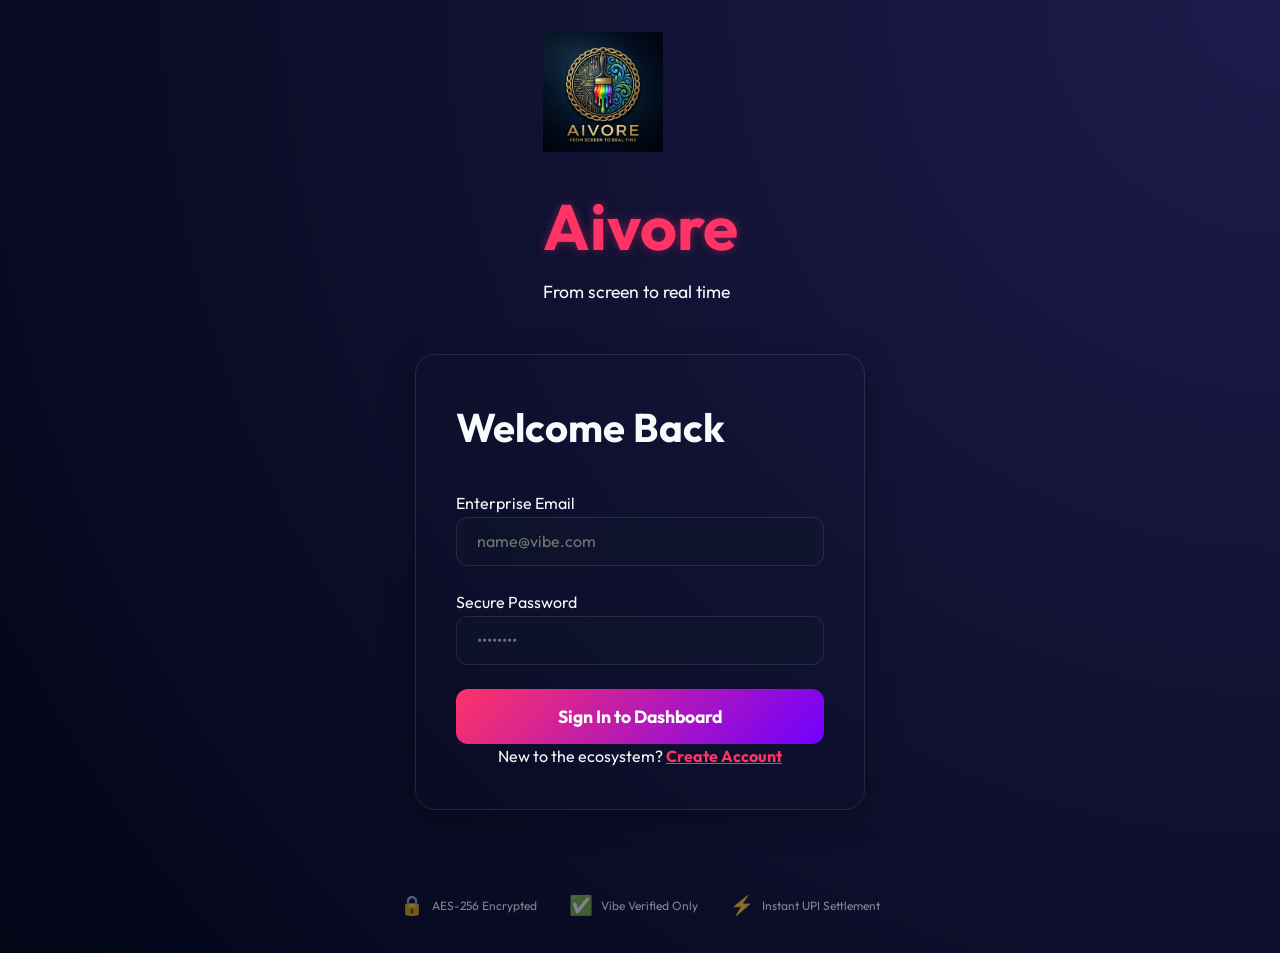
==== commit b496ffb9: "Upgrade: Intent-driven marketplace with Vibe chips, AI Decision Assistant, and Recommend API" ====
--- a/frontend/index.html
+++ b/frontend/index.html
@@ -3,16 +3,16 @@
 <head>
     <meta charset="UTF-8">
     <meta name="viewport" content="width=device-width, initial-scale=1.0">
-    <title>FestMarket - Login</title>
+    <title>Aivore - From screen to real time</title>
     <link rel="stylesheet" href="css/style.css">
 </head>
 <body>
     <div class="center-wrapper" style="flex-direction: column; gap: 3rem;">
         <div class="text-center" style="max-width: 800px;">
-            <h1 class="neon-text-primary" style="margin-bottom: 1rem; line-height: 1.1;">FestMarket</h1>
+            <img src="assets/logo.png" alt="Aivore Logo" style="height: 120px; margin-bottom: 2rem;">
+            <h1 class="neon-text-primary" style="margin-bottom: 1rem; line-height: 1.1;">Aivore</h1>
             <p style="font-size: 1.1rem; max-width: 600px; margin: 0 auto; line-height: 1.6;">
-                The premium destination for exclusive festival vibes. <br>
-                Handcrafted, verified, and delivered for your next peak experience.
+                From screen to real time
             </p>
         </div>
 
--- a/frontend/css/style.css
+++ b/frontend/css/style.css
@@ -61,9 +61,9 @@
 }
 
 .glass-panel {
-    background: var(--card-bg);
-    backdrop-filter: blur(16px);
-    -webkit-backdrop-filter: blur(16px);
+    background: var(--glass-bg);
+    backdrop-filter: var(--glass-blur);
+    -webkit-backdrop-filter: var(--glass-blur);
     border: 1px solid var(--glass-border);
     border-radius: 20px;
     padding: clamp(1.25rem, 4vw, 2.5rem);
@@ -75,8 +75,8 @@
     position: sticky;
     top: 0;
     z-index: 1000;
-    background: rgba(15, 23, 42, 0.9);
-    backdrop-filter: blur(12px);
+    background: rgba(15, 23, 42, 0.8);
+    backdrop-filter: var(--glass-blur);
     border-bottom: 1px solid var(--glass-border);
 }
 
@@ -317,4 +317,247 @@
 @keyframes slideUp {
     from { transform: translate(-50%, 100%); opacity: 0; }
     to { transform: translate(-50%, 0); opacity: 1; }
-}
+}/* --- Animations & Skeletons --- */
+@keyframes shimmer {
+    0% { background-position: -468px 0; }
+    100% { background-position: 468px 0; }
+}
+
+.skeleton {
+    background: var(--skeleton-bg);
+    background-image: linear-gradient(to right, var(--skeleton-bg) 0%, rgba(255,255,255,0.1) 20%, var(--skeleton-bg) 40%, var(--skeleton-bg) 100%);
+    background-repeat: no-repeat;
+    background-size: 800px 100%;
+    display: inline-block;
+    position: relative;
+    animation: shimmer 1.5s infinite linear;
+    border-radius: 12px;
+}
+
+.skeleton-card {
+    height: 380px;
+    width: 100%;
+}
+
+.skeleton-text {
+    height: 20px;
+    width: 80%;
+    margin-bottom: 0.5rem;
+}
+
+.pulse-badge {
+    position: relative;
+}
+
+.pulse-badge::after {
+    content: '';
+    position: absolute;
+    inset: 0;
+    border-radius: inherit;
+    box-shadow: 0 0 0 0 var(--primary);
+    animation: pulse-ring 2s infinite;
+}
+
+@keyframes pulse-ring {
+    0% { box-shadow: 0 0 0 0 rgba(255, 51, 102, 0.7); }
+    70% { box-shadow: 0 0 0 10px rgba(255, 51, 102, 0); }
+    100% { box-shadow: 0 0 0 0 rgba(255, 51, 102, 0); }
+}
+
+.backdrop-blur {
+    backdrop-filter: blur(8px) saturate(180%);
+    background: rgba(0, 0, 0, 0.4);
+}
+
+/* Custom File Upload Styling */
+.file-upload-wrapper {
+    position: relative;
+    border: 2px dashed var(--glass-border);
+    border-radius: 16px;
+    padding: 2rem;
+    text-align: center;
+    transition: all 0.3s ease;
+    cursor: pointer;
+    background: rgba(255,255,255,0.02);
+}
+
+.file-upload-wrapper:hover {
+    border-color: var(--primary);
+    background: rgba(255, 51, 102, 0.05);
+}
+
+.file-preview-img {
+    max-width: 100%;
+    max-height: 200px;
+    border-radius: 12px;
+    margin-top: 1rem;
+    display: none;
+    box-shadow: 0 10px 30px rgba(0,0,0,0.5);
+}
+/* --- Intent Chips --- */
+.intent-section {
+    margin-bottom: 2.5rem;
+    animation: slideDown 0.5s ease-out;
+}
+
+.intent-title {
+    font-size: 1.1rem;
+    font-weight: 600;
+    margin-bottom: 1.25rem;
+    color: var(--text-main);
+    display: flex;
+    align-items: center;
+    gap: 0.75rem;
+}
+
+.intent-chips {
+    display: flex;
+    gap: 0.75rem;
+    overflow-x: auto;
+    padding: 0.5rem 0.25rem 1.5rem 0.25rem;
+    scrollbar-width: none; /* Firefox */
+    -ms-overflow-style: none; /* IE/Edge */
+}
+
+.intent-chips::-webkit-scrollbar {
+    display: none; /* Chrome/Safari */
+}
+
+.chip {
+    padding: 0.75rem 1.5rem;
+    background: rgba(255, 255, 255, 0.05);
+    backdrop-filter: blur(10px);
+    border: 1px solid rgba(255, 255, 255, 0.1);
+    border-radius: 50px;
+    color: var(--text-main);
+    font-size: 0.9rem;
+    font-weight: 600;
+    cursor: pointer;
+    white-space: nowrap;
+    transition: all 0.3s cubic-bezier(0.4, 0, 0.2, 1);
+    display: flex;
+    align-items: center;
+    gap: 0.5rem;
+    user-select: none;
+}
+
+.chip:hover {
+    background: rgba(255, 255, 255, 0.1);
+    transform: translateY(-3px);
+    border-color: var(--primary);
+    box-shadow: 0 0 20px var(--primary-glow);
+}
+
+.chip.active {
+    background: var(--primary);
+    border-color: var(--primary);
+    box-shadow: 0 0 25px var(--primary-glow);
+    color: white;
+}
+
+.chip-emoji {
+    font-size: 1.1rem;
+}
+/* --- AI Recommendations --- */
+.recommendation-header {
+    font-size: 0.9rem;
+    font-weight: 800;
+    color: var(--primary);
+    text-transform: uppercase;
+    letter-spacing: 1px;
+    margin: 1.5rem 0 0.75rem 0;
+    display: flex;
+    align-items: center;
+    gap: 0.5rem;
+}
+
+.chat-products-detailed {
+    display: flex;
+    flex-direction: column;
+    gap: 1rem;
+    margin-top: 0.5rem;
+}
+
+.recommendation-card {
+    background: rgba(255, 255, 255, 0.03);
+    border: 1px solid var(--glass-border);
+    border-radius: 16px;
+    padding: 1rem;
+    display: flex;
+    gap: 1rem;
+    cursor: pointer;
+    transition: all 0.3s ease;
+    position: relative;
+    overflow: hidden;
+}
+
+.recommendation-card:hover {
+    background: rgba(255, 255, 255, 0.07);
+    border-color: var(--primary);
+    transform: translateX(5px);
+}
+
+.rec-img {
+    width: 100px;
+    height: 100px;
+    border-radius: 12px;
+    object-fit: cover;
+}
+
+.rec-info {
+    flex: 1;
+    display: flex;
+    flex-direction: column;
+    justify-content: center;
+}
+
+.rec-badge {
+    position: absolute;
+    top: 0;
+    right: 0;
+    background: var(--primary);
+    color: white;
+    font-size: 0.65rem;
+    font-weight: 800;
+    padding: 0.25rem 0.75rem;
+    border-bottom-left-radius: 12px;
+    text-transform: uppercase;
+}
+
+.tag-container {
+    display: flex;
+    gap: 0.4rem;
+    margin-top: 0.5rem;
+    flex-wrap: wrap;
+}
+
+.tag-badge {
+    font-size: 0.65rem;
+    font-weight: 700;
+    padding: 0.2rem 0.5rem;
+    border-radius: 4px;
+    background: rgba(255, 255, 255, 0.1);
+    color: var(--text-muted);
+}
+
+.tag-badge.vibe-healthy { background: rgba(16, 185, 129, 0.2); color: #10b981; }
+.tag-badge.vibe-budget { background: rgba(245, 158, 11, 0.2); color: #f59e0b; }
+.tag-badge.vibe-fast { background: rgba(0, 210, 255, 0.2); color: #00d2ff; }
+.tag-badge.vibe-premium { background: rgba(112, 0, 255, 0.2); color: #a855f7; }
+
+.micro-suggestion {
+    padding: 1rem;
+    background: rgba(255, 255, 255, 0.02);
+    border-left: 3px solid var(--accent-blue);
+    border-radius: 8px;
+    margin-top: 1rem;
+    font-size: 0.85rem;
+    color: var(--text-muted);
+    font-style: italic;
+    animation: fadeIn 0.5s ease;
+}
+
+@keyframes fadeIn {
+    from { opacity: 0; }
+    to { opacity: 1; }
+}
